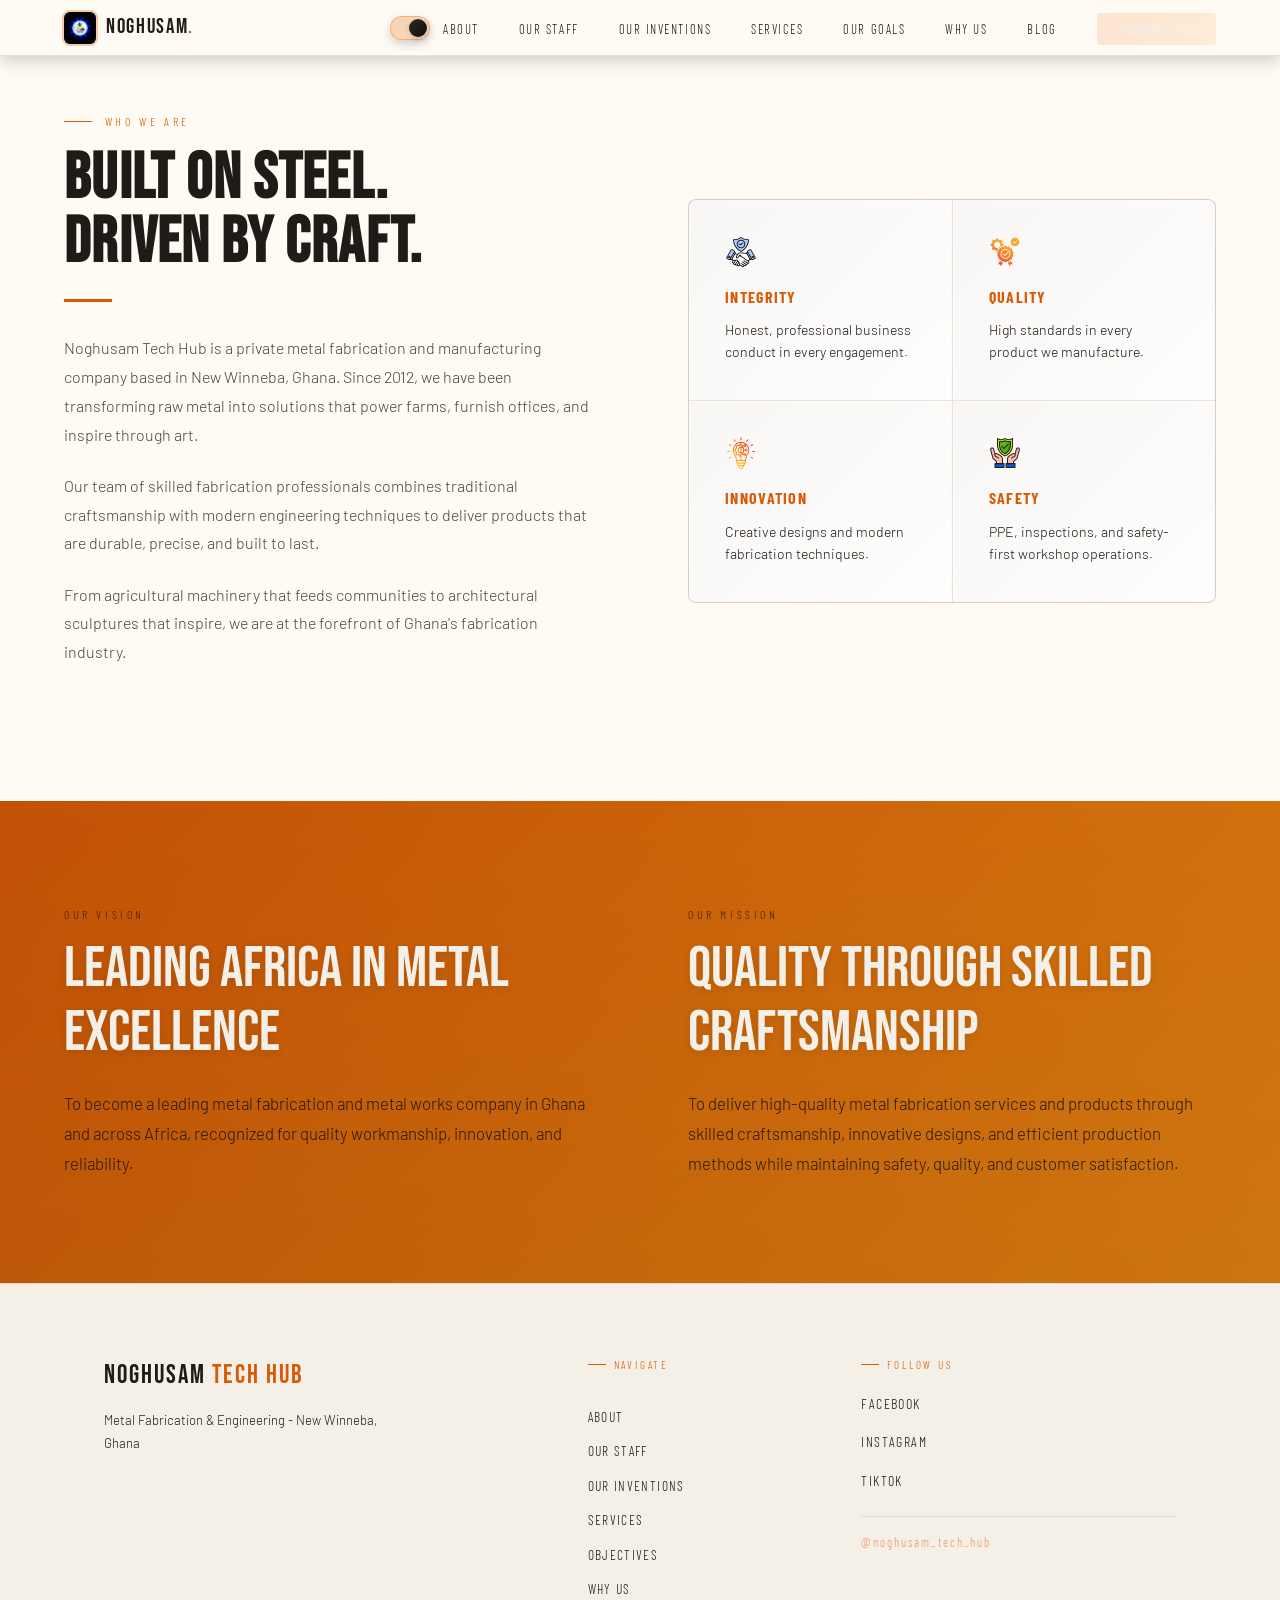
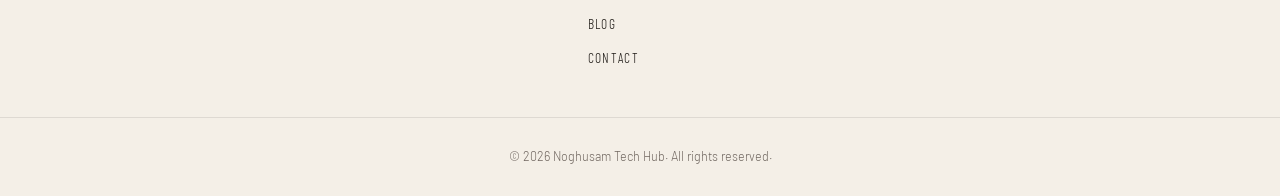
==== about.html @ 75f82e4f "Convert site to multi-page tabs and improve form validation UX" ====
<!DOCTYPE html>
<html lang="en">
<head>
  <meta charset="UTF-8" />
  <meta name="viewport" content="width=device-width, initial-scale=1.0"/>
  <title>About | Noghusam Tech Hub</title>
  <link rel="preconnect" href="https://fonts.googleapis.com">
  <link href="https://fonts.googleapis.com/css2?family=Bebas+Neue&family=Barlow:wght@300;400;500;600&family=Barlow+Condensed:wght@600;700&display=swap" rel="stylesheet">
  <link rel="stylesheet" href="style.css">
</head>
<body>
<nav>
  <a href="index.html" class="nav-logo">
    <img src="images/logo.jpeg" alt="Noghusam Logo">
    Noghusam<span>.</span>
  </a>
  <button class="theme-toggle" id="themeToggle" type="button" aria-label="Toggle theme" aria-pressed="false">
    <span class="theme-toggle-track" aria-hidden="true">
      <span class="theme-toggle-icon theme-toggle-icon-moon">☾</span>
      <span class="theme-toggle-icon theme-toggle-icon-sun">☀</span>
      <span class="theme-toggle-thumb"></span>
    </span>
    <span class="sr-only theme-toggle-state">Dark mode</span>
  </button>
  <button class="hamburger" onclick="toggleMenu()">☰</button>
  <ul class="nav-links" id="navMenu">
    <li><a href="about.html">About</a></li>
    <li><a href="staff.html">Our Staff</a></li>
    <li><a href="inventions.html">Our Inventions</a></li>
    <li><a href="services.html">Services</a></li>
    <li><a href="goals.html">Our Goals</a></li>
    <li><a href="why-us.html">Why Us</a></li>
    <li><a href="blog.html">Blog</a></li>
    <li><a href="contact.html" class="nav-cta">Contact Us</a></li>
  </ul>
</nav>

<section id="about">
  <div class="about-grid">
    <div class="about-text reveal">
      <div class="section-tag">Who We Are</div>
      <h2 class="section-title">Built on Steel.<br>Driven by Craft.</h2>
      <div class="divider"></div>
      <p>Noghusam Tech Hub is a private metal fabrication and manufacturing company based in New Winneba, Ghana. Since 2012, we have been transforming raw metal into solutions that power farms, furnish offices, and inspire through art.</p>
      <p>Our team of skilled fabrication professionals combines traditional craftsmanship with modern engineering techniques to deliver products that are durable, precise, and built to last.</p>
      <p>From agricultural machinery that feeds communities to architectural sculptures that inspire, we are at the forefront of Ghana's fabrication industry.</p>
    </div>
    <div class="values-grid reveal">
      <div class="value-card"><div class="value-icon"><img src="images/integrity.png" alt="Integrity icon"></div><div class="value-title">Integrity</div><div class="value-desc">Honest, professional business conduct in every engagement.</div></div>
      <div class="value-card"><div class="value-icon"><img src="images/quality.png" alt="Quality icon"></div><div class="value-title">Quality</div><div class="value-desc">High standards in every product we manufacture.</div></div>
      <div class="value-card"><div class="value-icon"><img src="images/innovation.png" alt="Innovation icon"></div><div class="value-title">Innovation</div><div class="value-desc">Creative designs and modern fabrication techniques.</div></div>
      <div class="value-card"><div class="value-icon"><img src="images/safety.webp" alt="Safety icon"></div><div class="value-title">Safety</div><div class="value-desc">PPE, inspections, and safety-first workshop operations.</div></div>
    </div>
  </div>
</section>

<section id="vision">
  <h2 class="sr-only">Vision and Mission</h2>
  <div class="vision-grid">
    <div class="reveal">
      <div class="vm-label">Our Vision</div>
      <div class="vm-title">Leading Africa in Metal Excellence</div>
      <p class="vm-text">To become a leading metal fabrication and metal works company in Ghana and across Africa, recognized for quality workmanship, innovation, and reliability.</p>
    </div>
    <div class="reveal">
      <div class="vm-label">Our Mission</div>
      <div class="vm-title">Quality Through Skilled Craftsmanship</div>
      <p class="vm-text">To deliver high-quality metal fabrication services and products through skilled craftsmanship, innovative designs, and efficient production methods while maintaining safety, quality, and customer satisfaction.</p>
    </div>
  </div>
</section>

<footer>
  <div class="footer-top">
    <div class="footer-brand">
      <div class="footer-logo">Noghusam<span> Tech Hub</span></div>
      <div class="footer-tagline">Metal Fabrication &amp; Engineering - New Winneba, Ghana</div>
    </div>
    <div class="footer-nav">
      <div class="footer-nav-col">
        <div class="footer-nav-label">Navigate</div>
        <a href="about.html">About</a>
        <a href="staff.html">Our Staff</a>
        <a href="inventions.html">Our Inventions</a>
        <a href="services.html">Services</a>
        <a href="goals.html">Objectives</a>
        <a href="why-us.html">Why Us</a>
        <a href="blog.html">Blog</a>
        <a href="contact.html">Contact</a>
      </div>
    </div>
    <div class="footer-social-block">
      <div class="footer-nav-label">Follow Us</div>
      <div class="footer-social-links">
        <a href="https://www.facebook.com/cwmcl" target="_blank" rel="noopener" class="social-link">Facebook</a>
        <a href="https://instagram.com/noghusam_tech_hub" target="_blank" rel="noopener" class="social-link">Instagram</a>
        <a href="https://tiktok.com/@noghusam_tech_hub" target="_blank" rel="noopener" class="social-link">TikTok</a>
      </div>
      <div class="footer-handle">@noghusam_tech_hub</div>
    </div>
  </div>
  <div class="footer-bottom">
    <div class="footer-copy">© 2026 Noghusam Tech Hub. All rights reserved.</div>
  </div>
</footer>

<script src="script.js"></script>
</body>
</html>
---- style.css ----
/* Center copyright/footer */
.footer-copy {
  text-align: center;
  width: 100%;
  margin: 0 auto;
}
#hero .hero-text-bg {
  background: rgba(10,10,10,0.60);
  border-radius: 18px;
  padding: 2.5rem 2.5rem 2.5rem 2.5rem;
  max-width: 600px;
  margin-bottom: 2rem;
  margin-top: 2rem;
  box-shadow: 0 8px 32px rgba(0,0,0,0.25);
}

.hero-bg::after {
  content: '';
  position: absolute;
  inset: 0;
  background: #000;
  opacity: 0.45;
  pointer-events: none;
  z-index: 1;
}
.hero-bg {
  z-index: 0;
}
#hero .hero-text-bg, #hero .hero-label, #hero .hero-title, #hero .hero-sub, #hero .hero-actions {
  position: relative;
  z-index: 2;
}
:root {
  --black: #0a0a0a;
  --dark: #111111;
  --steel: #1c1c1c;
  --orange: #e85d04;
  --orange-dim: #c44f02;
  --amber: #f48c06;
  --white: #f0ede8;
  --gray: #888;
  --light-gray: #ccc;
  --border: rgba(255,255,255,0.07);
  --shadow-sm: 0 2px 8px rgba(0,0,0,0.3);
  --shadow-md: 0 8px 24px rgba(0,0,0,0.4);
  --shadow-lg: 0 16px 40px rgba(0,0,0,0.5);
  --shadow-orange: 0 8px 24px rgba(232,93,4,0.15);
}

body[data-theme="light"] {
  --black: #f4efe7;
  --dark: #fffaf4;
  --steel: #eee5db;
  --orange: #d85a06;
  --orange-dim: #b84a03;
  --amber: #f08a12;
  --white: #1f1b17;
  --gray: #6f665f;
  --light-gray: #4c433c;
  --border: rgba(31,27,23,0.1);
  --shadow-sm: 0 2px 8px rgba(31,27,23,0.08);
  --shadow-md: 0 8px 24px rgba(31,27,23,0.12);
  --shadow-lg: 0 16px 40px rgba(31,27,23,0.14);
  --shadow-orange: 0 8px 24px rgba(216,90,6,0.14);
}

*, *::before, *::after { box-sizing: border-box; margin: 0; padding: 0; }
html { scroll-behavior: smooth; }
body {
  background: var(--black);
  color: var(--white);
  font-family: 'Barlow', sans-serif;
  font-weight: 300;
  line-height: 1.6;
  overflow-x: hidden;
  -webkit-font-smoothing: antialiased;
  -moz-osx-font-smoothing: grayscale;
  background: var(--black);
}

/* ── NAV ── */
nav {
  position: fixed; top: 0; left: 0; right: 0; z-index: 100;
  display: flex; align-items: center; justify-content: space-between;
  padding: 0 4rem; height: 56px;
  background: rgba(10,6,2,0.92);
  -webkit-backdrop-filter: blur(16px);
  backdrop-filter: blur(16px);
  border-bottom: 1px solid var(--border);
  box-shadow: 0 4px 16px rgba(0,0,0,0.2);
}
.nav-logo img {
  height: 32px;
  vertical-align: middle;
  margin-right: 8px;
}
.theme-toggle {
  margin-left: auto;
  margin-right: 0.8rem;
  background: transparent;
  color: var(--white);
  border: 0;
  border-radius: 999px;
  padding: 0;
  cursor: pointer;
  transition: all 0.25s ease;
  display: inline-flex;
  align-items: center;
  justify-content: center;
  width: 40px;
  height: 24px;
}
.theme-toggle:hover {
  transform: translateY(-1px);
}
.theme-toggle:focus-visible {
  outline: 2px solid var(--orange);
  outline-offset: 3px;
}
.theme-toggle-track {
  position: relative;
  width: 40px;
  height: 24px;
  border-radius: 999px;
  background: linear-gradient(135deg, rgba(232,93,4,0.28), rgba(244,140,6,0.22));
  border: 1px solid rgba(232,93,4,0.35);
  box-shadow: inset 0 1px 2px rgba(255,255,255,0.18), 0 4px 10px rgba(0,0,0,0.18);
  transition: all 0.25s ease;
}
.theme-toggle-icon {
  position: absolute;
  top: 50%;
  transform: translateY(-50%);
  font-size: 0.62rem;
  line-height: 1;
  color: rgba(255,255,255,0.72);
  text-shadow: 0 1px 2px rgba(0,0,0,0.35);
  transition: color 0.25s ease, opacity 0.25s ease, transform 0.25s ease;
  pointer-events: none;
}
.theme-toggle-icon-moon { left: 5px; }
.theme-toggle-icon-sun { right: 4px; }
.theme-toggle-thumb {
  position: absolute;
  top: 2px;
  left: 2px;
  width: 18px;
  height: 18px;
  border-radius: 50%;
  background: linear-gradient(135deg, #fff8ee, #f1e6d8);
  box-shadow: 0 2px 6px rgba(0,0,0,0.22);
  transition: transform 0.25s ease, background 0.25s ease;
}
.theme-toggle[aria-pressed="true"] .theme-toggle-track {
  background: linear-gradient(135deg, rgba(31,27,23,0.18), rgba(31,27,23,0.08));
  border-color: rgba(31,27,23,0.18);
}
.theme-toggle[aria-pressed="false"] .theme-toggle-icon-moon,
.theme-toggle[aria-pressed="true"] .theme-toggle-icon-sun {
  color: rgba(255,255,255,0.95);
  transform: translateY(-50%) scale(1.08);
}
.theme-toggle[aria-pressed="false"] .theme-toggle-icon-sun,
.theme-toggle[aria-pressed="true"] .theme-toggle-icon-moon {
  opacity: 0.38;
}
.theme-toggle[aria-pressed="true"] .theme-toggle-thumb {
  transform: translateX(16px);
  background: linear-gradient(135deg, #2d2721, #110f0d);
}
.nav-logo {
  font-family: 'Bebas Neue', sans-serif;
  font-size: 1.3rem;
  letter-spacing: 0.08em;
  color: var(--white);
  text-decoration: none;
  line-height: 1;
  display: flex;
  align-items: center;
  transition: opacity 0.3s ease;
}
.nav-logo:hover { opacity: 0.8; }

.nav-logo img {
  height: 32px;
  width: 32px;
  object-fit: contain;
  margin-right: 10px;
  display: inline-block;
  vertical-align: middle;
  border-radius: 6px;
  background: rgba(232,93,4,0.1);
  box-shadow: 0 0 0 2px rgba(232,93,4,0.3);
  transition: all 0.3s ease;
}
.nav-logo:hover img { box-shadow: 0 0 0 2px rgba(232,93,4,0.6), 0 4px 12px rgba(232,93,4,0.2); }
.nav-logo span { color: var(--orange); }
.hamburger {
  display: none; background: none; border: none;
  color: var(--orange); font-size: 1.8rem; cursor: pointer;
  padding: 0.4rem 0.6rem; line-height: 1; transition: color 0.2s;
}
.hamburger:hover { color: var(--amber); }
.nav-links { display: flex; gap: 2.5rem; list-style: none; align-items: center; }
.nav-links a {
  font-family: 'Barlow Condensed', sans-serif;
  font-size: 0.8rem; letter-spacing: 0.12em; text-transform: uppercase;
  color: var(--gray); text-decoration: none; transition: color 0.3s ease;
  position: relative;
}
.nav-links a::after {
  content: '';
  position: absolute;
  bottom: -4px;
  left: 0;
  width: 0;
  height: 1px;
  background: var(--orange);
  transition: width 0.3s ease;
}
.nav-links a:hover::after { width: 100%; }
.nav-links a:hover { color: var(--orange); }
.nav-cta {
  background: linear-gradient(135deg, var(--orange), var(--amber)); 
  color: var(--black) !important;
  padding: 0.5rem 1.5rem !important; 
  font-weight: 600 !important;
  border-radius: 4px;
  transition: all 0.3s ease !important;
  box-shadow: var(--shadow-orange);
}
.nav-cta:hover { 
  transform: translateY(-2px);
  box-shadow: 0 12px 28px rgba(232,93,4,0.25) !important;
}

/* ── HERO ── */
#hero {
  min-height: 100vh;
  display: flex;
  flex-direction: column;
  justify-content: flex-end;
  padding: 0 4rem 6rem;
  position: relative;
  overflow: hidden;
}
.hero-bg {
  position: absolute;
  inset: 0;
  background: url('images/landing_page.jpg') center center/cover no-repeat;
  background-color: #0f0f0f;
}
.hero-grid-lines {
  position: absolute;
  inset: 0;
  background-image: linear-gradient(rgba(255,255,255,0.03) 1px, transparent 1px), linear-gradient(90deg, rgba(255,255,255,0.03) 1px, transparent 1px);
  background-size: 80px 80px;
  pointer-events: none;
  z-index: 4;
}
.sparks { position: absolute; inset: 0; pointer-events: none; }
.spark {
  position: absolute; width: 3px; height: 3px; border-radius: 50%;
  background: var(--orange); opacity: 0;
  animation: sparkFloat var(--dur, 4s) var(--delay, 0s) infinite ease-in-out;
}
@keyframes sparkFloat {
  0%   { opacity: 0; transform: translateY(0) scale(1); }
  20%  { opacity: 1; }
  80%  { opacity: 0.6; }
  100% { opacity: 0; transform: translateY(-120px) scale(0); }
}
.hero-label {
  font-family: 'Barlow Condensed', sans-serif; font-size: 0.8rem;
  letter-spacing: 0.3em; text-transform: uppercase; color: var(--orange);
  margin-bottom: 1.2rem; position: relative; display: flex; align-items: center; gap: 1rem;
}
.hero-label::before { content: ''; display: block; width: 40px; height: 1px; background: var(--orange); }
.hero-title {
  font-family: 'Bebas Neue', sans-serif;
  font-size: clamp(4rem, 9vw, 9rem);
  line-height: 0.92;
  letter-spacing: 0.02em;
  position: relative;
}
.hero-title em { font-style: normal; color: var(--orange); display: block; }
.hero-sub {
  margin-top: 2rem;
  max-width: 520px;
  color: var(--light-gray);
  font-size: 1rem;
  line-height: 1.7;
  position: relative;
}
.hero-actions { margin-top: 3rem; display: flex; gap: 1.2rem; align-items: center; position: relative; }
.btn-primary {
  background: linear-gradient(135deg, var(--orange), var(--amber)); 
  color: var(--black);
  font-family: 'Barlow Condensed', sans-serif; font-size: 0.9rem; font-weight: 700;
  letter-spacing: 0.15em; text-transform: uppercase; padding: 1rem 2.8rem;
  text-decoration: none; display: inline-block;
  transition: all 0.3s ease;
  border: none;
  border-radius: 4px;
  box-shadow: var(--shadow-orange);
  position: relative;
  overflow: hidden;
}
.btn-primary::before {
  content: '';
  position: absolute;
  inset: 0;
  background: rgba(255,255,255,0.1);
  opacity: 0;
  transition: opacity 0.3s ease;
}
.btn-primary:hover { 
  transform: translateY(-3px);
  box-shadow: 0 14px 32px rgba(232,93,4,0.3);
}
.btn-ghost {
  border: 1.5px solid var(--orange); 
  color: var(--white);
  font-family: 'Barlow Condensed', sans-serif; font-size: 0.9rem; font-weight: 600;
  letter-spacing: 0.15em; text-transform: uppercase; padding: 0.95rem 2.4rem;
  text-decoration: none; display: inline-block;
  transition: all 0.3s ease;
  border-radius: 4px;
  background: transparent;
  position: relative;
}
.btn-ghost::before {
  content: '';
  position: absolute;
  inset: 0;
  background: var(--orange);
  z-index: -1;
  opacity: 0;
  transition: opacity 0.3s ease;
}
.btn-ghost:hover { 
  color: var(--black);
  opacity: 1;
}
.btn-ghost:hover::before {
  opacity: 1;
}
.hero-carousel {
  position: absolute;
  inset: 0;
  background: #0f0f0f;
  overflow: hidden;
  z-index: 1;
}
.hero-carousel::after {
  content: '';
  position: absolute;
  inset: 0;
  background: linear-gradient(180deg, rgba(0,0,0,0.2), rgba(0,0,0,0.65));
  z-index: 3;
  pointer-events: none;
}
.carousel-track {
  position: absolute;
  inset: 0;
  z-index: 1;
}
.carousel-slide {
  position: absolute;
  top: 50%;
  left: 50%;
  width: auto;
  height: auto;
  max-width: 90%;
  max-height: 82%;
  transform: translate(-50%, -50%);
  object-fit: contain;
  opacity: 0;
  transition: opacity 0.6s ease;
  display: block;
  z-index: 2;
}
.carousel-slide.is-active {
  opacity: 1;
  z-index: 2;
}
.carousel-slide:not(img[src$=".jpg"]):not(img[src$=".png"]) {
  background: linear-gradient(135deg, #1a1a1a, #222);
  object-fit: cover;
}
.carousel-btn {
  position: absolute;
  top: 50%;
  transform: translateY(-50%);
  width: 42px;
  height: 42px;
  border: 1px solid rgba(255,255,255,0.25);
  border-radius: 50%;
  background: rgba(0,0,0,0.55);
  color: var(--white);
  font-size: 1.2rem;
  cursor: pointer;
  z-index: 20;
  transition: all 0.2s ease;
  display: grid;
  place-items: center;
}
.carousel-btn:hover {
  border-color: var(--orange);
  color: var(--orange);
  background: rgba(0,0,0,0.6);
}
.carousel-btn.prev { left: 1rem; }
.carousel-btn.next { right: 1rem; }
.carousel-dots {
  position: absolute;
  bottom: 1.5rem;
  left: 50%;
  transform: translateX(-50%);
  display: flex;
  gap: 0.5rem;
  z-index: 20;
}
.carousel-dot {
  width: 10px;
  height: 10px;
  border-radius: 50%;
  border: 1px solid rgba(255,255,255,0.5);
  background: transparent;
  cursor: pointer;
  transition: all 0.2s ease;
}
.carousel-dot.active {
  width: 24px;
  border-radius: 8px;
  background: var(--orange);
  border-color: var(--orange);
}

.carousel-swipe-hint {
  position: absolute;
  bottom: 3.5rem;
  left: 50%;
  transform: translateX(-50%);
  font-family: 'Barlow Condensed', sans-serif;
  font-size: 0.7rem;
  letter-spacing: 0.2em;
  text-transform: uppercase;
  color: rgba(255,255,255,0.4);
  z-index: 20;
  pointer-events: none;
  animation: fadeHint 3s ease 2s forwards;
}

@keyframes fadeHint {
  0%   { opacity: 1; }
  100% { opacity: 0; }
}

#hero .hero-text-bg,
#hero .hero-label,
#hero .hero-title,
#hero .hero-sub,
#hero .hero-actions,
.hero-stats {
  position: relative;
  z-index: 10;
}

#hero .hero-text-bg {
  background: rgba(10,10,10,0.65);
  border-radius: 18px;
  padding: 2.5rem;
  max-width: 600px;
  margin-bottom: 2rem;
  margin-top: 2rem;
  box-shadow: 0 8px 32px rgba(0,0,0,0.25);
}

.hero-stats {
  display: flex; gap: 4rem; margin-top: 5rem;
  padding-top: 2.5rem; border-top: 1px solid var(--border); position: relative;
}
.stat-num { font-family: 'Bebas Neue', sans-serif; font-size: 2.8rem; color: var(--orange); line-height: 1; }
.stat-label { font-family: 'Barlow Condensed', sans-serif; font-size: 0.75rem; letter-spacing: 0.12em; text-transform: uppercase; color: var(--gray); margin-top: 0.3rem; }

/* ── SECTIONS COMMON ── */
section { padding: 7rem 4rem; }
.section-tag {
  font-family: 'Barlow Condensed', sans-serif; font-size: 0.75rem;
  letter-spacing: 0.3em; text-transform: uppercase; color: var(--orange);
  margin-bottom: 1rem; display: flex; align-items: center; gap: 0.8rem;
}
.section-tag::before { content: ''; width: 28px; height: 1px; background: var(--orange); }
.section-title { font-family: 'Bebas Neue', sans-serif; font-size: clamp(2.5rem, 5vw, 4.5rem); line-height: 1; letter-spacing: 0.02em; margin-bottom: 1.5rem; }
.divider { width: 48px; height: 3px; background: var(--orange); margin-bottom: 2rem; }

/* ── ABOUT ── */
#about { background: var(--dark); }
.about-grid { display: grid; grid-template-columns: 1fr 1fr; gap: 6rem; align-items: center; max-width: 1200px; margin: 0 auto; }
.about-text p { color: var(--light-gray); margin-bottom: 1.4rem; font-size: 1rem; line-height: 1.8; }
.values-grid { display: grid; grid-template-columns: 1fr 1fr; gap: 1px; background: var(--border); border: 1px solid var(--border); border-radius: 8px; overflow: hidden; }
.value-card { 
  background: linear-gradient(135deg, rgba(232,93,4,0.02), rgba(232,93,4,0));
  padding: 2.2rem;
  transition: all 0.4s ease;
  border: 1px solid transparent;
}
.value-card:hover { 
  background: linear-gradient(135deg, rgba(232,93,4,0.08), rgba(232,93,4,0.02));
  border-color: var(--orange);
  transform: translateY(-4px);
}
.value-icon { font-size: 2rem; margin-bottom: 1rem; }
.value-icon img {
  width: 2rem;
  height: 2rem;
  object-fit: contain;
  display: block;
}
.value-title { 
  font-family: 'Barlow Condensed', sans-serif; 
  font-size: 1rem; 
  font-weight: 700; 
  letter-spacing: 0.08em; 
  text-transform: uppercase; 
  color: var(--orange); 
  margin-bottom: 0.6rem;
}
.value-desc { font-size: 0.88rem; color: var(--gray); line-height: 1.6; }

/* ── STAFF ── */
#staff { background: var(--black); }
.staff-wrap { max-width: 1200px; margin: 0 auto; }
.staff-intro { color: var(--gray); font-size: 1rem; margin-bottom: 3.5rem; max-width: 500px; }
.staff-grid { display: grid; grid-template-columns: repeat(5, 1fr); gap: 1.8rem; }
.staff-card { 
  background: var(--dark); 
  border: 1px solid var(--border); 
  overflow: hidden; 
  transition: all 0.4s cubic-bezier(0.23, 1, 0.320, 1);
  border-radius: 8px;
  box-shadow: var(--shadow-sm);
}
.staff-card:hover { 
  border-color: var(--orange);
  transform: translateY(-8px);
  box-shadow: 0 16px 40px rgba(232,93,4,0.2), var(--shadow-md);
}
.staff-photo-wrap { width: 100%; aspect-ratio: 1/1; overflow: hidden; background: var(--steel); position: relative; }
.staff-photo { 
  width: 100%; 
  height: 100%; 
  object-fit: cover; 
  display: block; 
  transition: transform 0.5s cubic-bezier(0.23, 1, 0.320, 1);
}
.staff-card:hover .staff-photo { transform: scale(1.08); }
.staff-photo-placeholder { 
  width: 100%; 
  height: 100%; 
  display: flex; 
  flex-direction: column; 
  align-items: center; 
  justify-content: center; 
  gap: 0.5rem; 
  background: linear-gradient(135deg, #1a1a1a, #222);
  border-bottom: 1px solid var(--border);
}
.staff-avatar-icon { font-size: 3rem; opacity: 0.4; }
.staff-photo-hint { 
  font-family: 'Barlow Condensed', sans-serif; 
  font-size: 0.7rem; 
  letter-spacing: 0.15em; 
  text-transform: uppercase; 
  color: var(--gray); 
  opacity: 0.6;
}
.staff-info { 
  padding: 1.4rem 1.2rem; 
  border-top: 2px solid transparent; 
  transition: all 0.3s ease;
}
.staff-card:hover .staff-info { 
  border-top-color: var(--orange);
  background: rgba(232,93,4,0.05);
}
.staff-name { 
  font-family: 'Barlow Condensed', sans-serif; 
  font-size: 1rem; 
  font-weight: 700; 
  letter-spacing: 0.05em; 
  text-transform: uppercase; 
  color: var(--white); 
  margin-bottom: 0.3rem;
}
.staff-role { 
  font-size: 0.8rem; 
  color: var(--orange); 
  font-family: 'Barlow Condensed', sans-serif; 
  letter-spacing: 0.08em;
}

/* ── INVENTIONS ── */
#inventions { background: var(--dark); }
.inv-wrap { max-width: 1200px; margin: 0 auto; }
.inv-header { margin-bottom: 3rem; }

/* Featured block */
.inv-featured {
  background: linear-gradient(135deg, var(--steel), #1a1a1a);
  border: 1px solid var(--border);
  border-left: 4px solid var(--orange);
  padding: 3.2rem;
  margin-bottom: 5rem;
  position: relative;
  overflow: hidden;
  border-radius: 8px;
  box-shadow: var(--shadow-md);
  transition: all 0.4s ease;
}
.inv-featured:hover {
  border-left-color: var(--amber);
  box-shadow: 0 12px 40px rgba(232,93,4,0.15), var(--shadow-lg);
}
.inv-featured::before {
  content: 'NCPBM';
  position: absolute; right: -1rem; top: -1rem;
  font-family: 'Bebas Neue', sans-serif; font-size: 8rem;
  color: rgba(232,93,4,0.06); line-height: 1; pointer-events: none; -webkit-user-select: none; user-select: none;
}
.inv-badge {
  display: inline-block;
  background: linear-gradient(135deg, var(--orange), var(--amber)); 
  color: var(--black);
  font-family: 'Barlow Condensed', sans-serif; 
  font-size: 0.7rem;
  font-weight: 700; 
  letter-spacing: 0.2em; 
  text-transform: uppercase;
  padding: 0.4rem 1rem; 
  margin-bottom: 1.5rem;
  border-radius: 4px;
  box-shadow: var(--shadow-orange);
}
.inv-name {
  font-family: 'Bebas Neue', sans-serif;
  font-size: clamp(2.2rem, 4vw, 3.8rem); 
  line-height: 1;
  letter-spacing: 0.02em; 
  margin-bottom: 1rem;
}
.inv-name em { font-style: normal; color: var(--orange); }
.inv-tagline {
  font-family: 'Barlow Condensed', sans-serif; 
  font-size: 1rem;
  letter-spacing: 0.1em; 
  color: var(--gray); 
  margin-bottom: 2rem;
  text-transform: uppercase;
}
.inv-desc p { 
  color: var(--light-gray); 
  font-size: 0.95rem; 
  margin-bottom: 1.2rem; 
  max-width: 760px; 
  line-height: 1.8;
}

.inv-highlights {
  display: grid; 
  grid-template-columns: repeat(4,1fr); 
  gap: 1.8rem; 
  margin-top: 2.5rem;
  padding-top: 2rem; 
  border-top: 1px solid var(--border);
}
.inv-highlight { display: flex; gap: 0.9rem; align-items: flex-start; }
.inv-highlight-icon { 
  font-size: 1.8rem; 
  flex-shrink: 0; 
  margin-top: 0.1rem;
  transition: transform 0.3s ease;
}
.inv-highlight:hover .inv-highlight-icon { transform: scale(1.15); }
.inv-highlight-title { 
  font-family: 'Barlow Condensed', sans-serif; 
  font-size: 0.9rem; 
  font-weight: 700; 
  text-transform: uppercase; 
  letter-spacing: 0.08em; 
  color: var(--white); 
  margin-bottom: 0.3rem;
}
.inv-highlight-desc { font-size: 0.8rem; color: var(--gray); line-height: 1.6; }

/* Gallery header */
.inv-gallery-header { margin-bottom: 2.5rem; }
.inv-gallery-title { font-family: 'Bebas Neue', sans-serif; font-size: 2.2rem; letter-spacing: 0.04em; margin-bottom: 0.7rem; }
.inv-gallery-sub { color: var(--gray); font-size: 0.95rem; max-width: 580px; }

/* Gallery grid */
.inv-gallery {
  display: grid;
  grid-template-columns: repeat(3, 1fr);
  gap: 1.8rem;
  margin-bottom: 4rem;
}
.inv-img-card {
  background: var(--black);
  border: 1px solid var(--border);
  overflow: hidden;
  transition: all 0.4s cubic-bezier(0.23, 1, 0.320, 1);
  border-radius: 8px;
  box-shadow: var(--shadow-sm);
}
.inv-img-card:hover { 
  border-color: var(--orange); 
  transform: translateY(-6px);
  box-shadow: 0 12px 32px rgba(232,93,4,0.15), var(--shadow-md);
}
.inv-img-wrap { width: 100%; aspect-ratio: 4/3; overflow: hidden; background: var(--steel); }
.inv-img {
  width: 100%; 
  height: 100%; 
  object-fit: cover; 
  display: block;
  transition: transform 0.5s cubic-bezier(0.23, 1, 0.320, 1);
}
.inv-img-card:hover .inv-img { transform: scale(1.1); }
.inv-img-placeholder {
  width: 100%; 
  height: 100%;
  display: flex; 
  flex-direction: column; 
  align-items: center; 
  justify-content: center; 
  gap: 0.6rem;
  background: linear-gradient(135deg, #141414, #1e1e1e);
}
.inv-img-icon { font-size: 2.5rem; opacity: 0.3; }
.inv-img-hint { 
  font-family: 'Barlow Condensed', sans-serif; 
  font-size: 0.7rem; 
  letter-spacing: 0.15em; 
  text-transform: uppercase; 
  color: var(--gray); 
  opacity: 0.5;
}
.inv-img-info {
  padding: 1.2rem 1.2rem;
  display: flex; 
  justify-content: space-between; 
  align-items: center;
  border-top: 1px solid var(--border);
  transition: background 0.3s ease;
}
.inv-img-card:hover .inv-img-info { background: rgba(232,93,4,0.05); }
.inv-img-label { 
  font-family: 'Bebas Neue', sans-serif; 
  font-size: 1.3rem; 
  color: var(--orange); 
  letter-spacing: 0.06em;
}
.inv-img-caption { 
  font-family: 'Barlow Condensed', sans-serif; 
  font-size: 0.78rem; 
  letter-spacing: 0.1em; 
  text-transform: uppercase; 
  color: var(--gray);
}

/* Invention CTA */
.inv-cta {
  background: var(--black);
  border: 1px solid var(--border);
  padding: 2.5rem 3rem;
  display: flex; align-items: center; justify-content: space-between; gap: 2rem;
  flex-wrap: wrap;
}
.inv-cta p { font-size: 1.1rem; color: var(--light-gray); }

/* ── SERVICES ── */
#services { background: var(--black); }
.services-intro { max-width: 1200px; margin: 0 auto 4rem; display: flex; justify-content: space-between; align-items: flex-end; gap: 2rem; }
.services-intro p { max-width: 460px; color: var(--gray); }
.services-grid { max-width: 1200px; margin: 0 auto; display: grid; grid-template-columns: repeat(2, 1fr); gap: 1px; background: var(--border); border: 1px solid var(--border); }
.service-card { 
  background: var(--dark); 
  padding: 3rem 2.5rem; 
  position: relative; 
  overflow: hidden; 
  transition: all 0.4s ease;
  cursor: default;
}
.service-card::before { 
  content: ''; 
  position: absolute; 
  left: 0; top: 0; bottom: 0; 
  width: 3px; 
  background: linear-gradient(180deg, var(--orange), var(--amber));
  transform: scaleY(0); 
  transform-origin: bottom; 
  transition: transform 0.4s cubic-bezier(0.23, 1, 0.320, 1);
}
.service-card::after {
  content: '';
  position: absolute;
  inset: 0;
  background: linear-gradient(135deg, rgba(232,93,4,0.05), rgba(232,93,4,0));
  opacity: 0;
  transition: opacity 0.4s ease;
  pointer-events: none;
}
.service-card:hover { 
  background: linear-gradient(135deg, var(--steel), #1a1a1a);
  box-shadow: var(--shadow-md);
}
.service-card:hover::before { transform: scaleY(1); }
.service-card:hover::after { opacity: 1; }
.service-num { 
  font-family: 'Bebas Neue', sans-serif; 
  font-size: 4rem; 
  color: rgba(232,93,4,0.12); 
  position: absolute; 
  top: 1rem; right: 1.5rem; 
  line-height: 1; 
  transition: all 0.4s ease;
}
.service-card:hover .service-num { color: rgba(232,93,4,0.25); transform: scale(1.1); }
.service-icon { font-size: 2.2rem; margin-bottom: 1.2rem; transition: transform 0.3s ease; }
.service-card:hover .service-icon { transform: scale(1.15); }
.service-title { 
  font-family: 'Bebas Neue', sans-serif; 
  font-size: 1.8rem; 
  letter-spacing: 0.04em; 
  margin-bottom: 1rem; 
  color: var(--white);
  transition: color 0.3s ease;
}
.service-card:hover .service-title { color: var(--orange); }
.service-list { list-style: none; }
.service-list li { 
  font-size: 0.88rem; 
  color: var(--gray); 
  padding: 0.4rem 0; 
  border-bottom: 1px solid var(--border); 
  display: flex; 
  gap: 0.6rem; 
  align-items: flex-start;
  transition: all 0.2s ease;
}
.service-list li:hover { padding-left: 0.4rem; }
.service-list li::before { 
  content: '→'; 
  color: var(--orange); 
  flex-shrink: 0; 
  font-size: 0.8rem; 
  margin-top: 0.05rem;
}

/* ── VISION/MISSION ── */
#vision { 
  background: linear-gradient(135deg, var(--orange) 0%, var(--amber) 100%); 
  padding: 6.5rem 4rem;
  position: relative;
  overflow: hidden;
}
#vision::before {
  content: '';
  position: absolute;
  inset: 0;
  background: linear-gradient(180deg, rgba(0,0,0,0.1), rgba(0,0,0,0.15));
  pointer-events: none;
}
.vision-grid { 
  max-width: 1200px; 
  margin: 0 auto; 
  display: grid; 
  grid-template-columns: 1fr 1fr; 
  gap: 6rem;
  position: relative;
  z-index: 1;
}
.vm-label { 
  font-family: 'Barlow Condensed', sans-serif; 
  font-size: 0.75rem; 
  letter-spacing: 0.3em; 
  text-transform: uppercase; 
  color: rgba(10,10,10,0.7); 
  margin-bottom: 0.8rem;
}
.vm-title { 
  font-family: 'Bebas Neue', sans-serif; 
  font-size: 3.6rem; 
  color: var(--black); 
  line-height: 1.1; 
  margin-bottom: 1.5rem;
  text-shadow: 0 2px 8px rgba(0,0,0,0.1);
}
.vm-text { 
  font-size: 1.05rem; 
  color: rgba(10,10,10,0.85); 
  line-height: 1.8;
}

/* ── OBJECTIVES ── */
#objectives { background: var(--dark); }
.obj-wrap { max-width: 1200px; margin: 0 auto; }
.obj-header { margin-bottom: 4rem; }
.obj-grid { display: grid; grid-template-columns: repeat(3, 1fr); gap: 1px; background: var(--border); border: 1px solid var(--border); border-radius: 8px; overflow: hidden; }
.obj-item { 
  background: linear-gradient(135deg, rgba(232,93,4,0.02), rgba(232,93,4,0));
  padding: 2.5rem 2.2rem; 
  transition: all 0.4s ease;
  border: 1px solid transparent;
}
.obj-item:hover { 
  background: linear-gradient(135deg, rgba(232,93,4,0.08), rgba(232,93,4,0.02));
  border-color: var(--orange);
  transform: translateY(-4px);
}
.obj-num { 
  font-family: 'Bebas Neue', sans-serif; 
  font-size: 3.5rem; 
  color: var(--orange); 
  line-height: 1; 
  margin-bottom: 1rem;
}
.obj-text { font-size: 0.95rem; color: var(--light-gray); line-height: 1.7; }

/* ── STRENGTHS ── */
#strengths { background: var(--black); }
.str-wrap { max-width: 1200px; margin: 0 auto; }
.str-list { display: grid; grid-template-columns: repeat(3,1fr); gap: 2rem; margin-top: 3rem; }
.str-item { 
  border-left: 3px solid var(--orange); 
  padding: 1.8rem 1.8rem;
  background: linear-gradient(135deg, rgba(232,93,4,0.05), rgba(232,93,4,0));
  transition: all 0.4s ease;
  border-radius: 4px;
}
.str-item:hover { 
  background: linear-gradient(135deg, rgba(232,93,4,0.1), rgba(232,93,4,0.02));
  border-left-color: var(--amber);
  transform: translateX(4px);
  box-shadow: var(--shadow-orange);
}
.str-item p { font-size: 0.95rem; color: var(--light-gray); line-height: 1.7; }

/* ── BLOG ── */
#blog { background: var(--dark); }
.blog-wrap { max-width: 1200px; margin: 0 auto; }
.blog-intro {
  max-width: 680px;
  color: var(--gray);
  font-size: 1rem;
  line-height: 1.8;
  margin-bottom: 3rem;
}
.blog-grid {
  display: grid;
  grid-template-columns: repeat(3, 1fr);
  gap: 1.8rem;
}
.blog-card {
  background: linear-gradient(135deg, rgba(232,93,4,0.04), rgba(232,93,4,0.01));
  border: 1px solid var(--border);
  border-top: 3px solid transparent;
  border-radius: 8px;
  padding: 2rem 1.6rem;
  transition: all 0.35s ease;
}
.blog-card:hover {
  border-color: rgba(232,93,4,0.5);
  border-top-color: var(--orange);
  transform: translateY(-6px);
  box-shadow: var(--shadow-md);
}
.blog-meta {
  font-family: 'Barlow Condensed', sans-serif;
  font-size: 0.75rem;
  letter-spacing: 0.14em;
  text-transform: uppercase;
  color: var(--orange);
  margin-bottom: 0.9rem;
}
.blog-title {
  font-family: 'Bebas Neue', sans-serif;
  font-size: 1.9rem;
  letter-spacing: 0.03em;
  line-height: 1.05;
  color: var(--white);
  margin-bottom: 0.9rem;
}
.blog-excerpt {
  color: var(--light-gray);
  font-size: 0.92rem;
  line-height: 1.7;
}

/* ── CONTACT ── */
#contact { background: var(--dark); }
.contact-wrap { max-width: 1200px; margin: 0 auto; display: grid; grid-template-columns: 1fr 1fr; gap: 6rem; align-items: start; }
.contact-detail { display: flex; gap: 1.2rem; align-items: flex-start; margin-bottom: 2rem; }
.contact-icon { font-size: 1.5rem; color: var(--orange); flex-shrink: 0; margin-top: 0.1rem; }
.contact-label { font-family: 'Barlow Condensed', sans-serif; font-size: 0.75rem; letter-spacing: 0.15em; text-transform: uppercase; color: var(--gray); margin-bottom: 0.3rem; }
.contact-value { color: var(--white); font-size: 1rem; }
.contact-intro {
  color: var(--gray);
  margin-bottom: 3rem;
  max-width: 380px;
}
.contact-form { display: flex; flex-direction: column; gap: 1.2rem; }
.form-row { display: grid; grid-template-columns: 1fr 1fr; gap: 1.2rem; }
input, textarea, select {
  background: linear-gradient(135deg, var(--steel), #1a1a1a);
  border: 1.5px solid var(--border);
  color: var(--white);
  font-family: 'Barlow', sans-serif;
  font-size: 0.95rem;
  padding: 1rem 1.2rem;
  width: 100%;
  outline: none;
  transition: all 0.3s ease;
  border-radius: 4px;
}
input:focus, textarea:focus { 
  border-color: var(--orange); 
  background: var(--steel);
  box-shadow: inset 0 0 0 1px var(--orange), 0 0 16px rgba(232,93,4,0.1);
}
select:focus {
  border-color: var(--orange);
  background: var(--steel);
  box-shadow: inset 0 0 0 1px var(--orange), 0 0 16px rgba(232,93,4,0.1);
}
select option {
  color: #111;
  background: #f5f5f5;
}
select option:disabled {
  color: #666;
}
.contact-form .input-invalid {
  border-color: #ff746c !important;
  box-shadow: inset 0 0 0 1px #ff746c, 0 0 12px rgba(255,116,108,0.2);
}
input::placeholder, textarea::placeholder { color: var(--gray); opacity: 0.6; }
textarea { resize: vertical; min-height: 130px; }
.form-msg {
  color: var(--orange);
  font-size: 0.85rem;
  display: none;
}
.form-msg.success {
  color: var(--orange);
}
.form-msg.error {
  color: #ff746c;
}
.form-submit {
  background: linear-gradient(135deg, var(--orange), var(--amber)); 
  color: var(--black);
  font-family: 'Barlow Condensed', sans-serif; 
  font-size: 0.9rem; 
  font-weight: 700;
  letter-spacing: 0.15em; 
  text-transform: uppercase; 
  padding: 1rem 2.5rem;
  border: none; 
  cursor: pointer; 
  transition: all 0.3s ease;
  align-self: flex-start;
  border-radius: 4px;
  box-shadow: var(--shadow-orange);
}
.form-submit:hover { 
  transform: translateY(-2px);
  box-shadow: 0 12px 28px rgba(232,93,4,0.3);
}

/* ── FOOTER ── */
footer {
  background: var(--black);
  border-top: 1px solid var(--border);
}
.footer-top {
  max-width: 1200px; margin: 0 auto;
  display: grid; grid-template-columns: 2fr 1fr 1.5fr;
  gap: 4rem; padding: 4.5rem 4rem 3rem;
}
.footer-logo { 
  font-family: 'Bebas Neue', sans-serif; 
  font-size: 1.6rem; 
  letter-spacing: 0.08em; 
  color: var(--white); 
  margin-bottom: 0.8rem;
  transition: opacity 0.3s ease;
}
.footer-logo:hover { opacity: 0.8; }
.footer-logo span { color: var(--orange); }
.footer-tagline { 
  font-size: 0.82rem; 
  color: var(--gray); 
  line-height: 1.7; 
  max-width: 280px;
}
.footer-nav-label {
  font-family: 'Barlow Condensed', sans-serif; 
  font-size: 0.7rem;
  letter-spacing: 0.25em; 
  text-transform: uppercase; 
  color: var(--orange);
  margin-bottom: 1.2rem; 
  display: flex; 
  align-items: center; 
  gap: 0.5rem;
}
.footer-nav-label::before { 
  content: ''; 
  width: 18px; 
  height: 1px; 
  background: linear-gradient(90deg, var(--orange), transparent);
}
.footer-nav { }
.footer-nav-col { display: flex; flex-direction: column; gap: 0.8rem; }
.footer-nav-col a { 
  font-family: 'Barlow Condensed', sans-serif; 
  font-size: 0.85rem; 
  letter-spacing: 0.1em; 
  text-transform: uppercase; 
  color: var(--gray); 
  text-decoration: none; 
  transition: all 0.3s ease;
  position: relative;
}
.footer-nav-col a::after {
  content: '';
  position: absolute;
  bottom: -2px;
  left: 0;
  width: 0;
  height: 1px;
  background: var(--orange);
  transition: width 0.3s ease;
}
.footer-nav-col a:hover { color: var(--orange); }
.footer-nav-col a:hover::after { width: 100%; }

/* Social */
.footer-social-block { }
.footer-social-links { display: flex; flex-direction: column; gap: 1rem; margin-bottom: 1.5rem; }
.social-link {
  display: flex; align-items: center; gap: 0.85rem;
  color: var(--gray); text-decoration: none;
  font-family: 'Barlow Condensed', sans-serif; font-size: 0.88rem;
  letter-spacing: 0.1em; text-transform: uppercase;
  transition: all 0.3s ease;
}
.social-link:hover { color: var(--orange); }
.social-icon {
  width: 20px; height: 20px; flex-shrink: 0;
  transition: all 0.3s ease;
}
.social-link:hover .social-icon { transform: scale(1.2) rotate(5deg); }
.footer-handle {
  font-family: 'Barlow Condensed', sans-serif;
  font-size: 0.78rem; letter-spacing: 0.15em;
  color: rgba(232,93,4,0.6);
  padding-top: 1rem;
  border-top: 1px solid var(--border);
  transition: color 0.3s ease;
}

.footer-bottom {
  border-top: 1px solid var(--border);
  padding: 1.8rem 4rem;
  max-width: 100%;
}
.footer-copy { 
  font-size: 0.78rem; 
  color: var(--gray); 
  max-width: 1200px; 
  margin: 0 auto;
}

body[data-theme="light"] nav {
  background: rgba(255,250,244,0.94);
}
body[data-theme="light"] .nav-links {
  background: rgba(255,250,244,0.98);
}
body[data-theme="light"] .nav-links li {
  border-bottom-color: rgba(31,27,23,0.08);
}
body[data-theme="light"] .nav-links a {
  color: var(--black);
}
body[data-theme="light"] .nav-links a:hover {
  color: var(--orange);
}
body[data-theme="light"] .nav-links a::after {
  background: var(--orange);
}
body[data-theme="light"] .nav-cta {
  background: linear-gradient(135deg, rgba(232,93,4,0.14), rgba(244,140,6,0.12)) !important;
  color: var(--black) !important;
  box-shadow: none;
}
body[data-theme="light"] .hero-carousel {
  background: #f2ebe2;
}
body[data-theme="light"] .hero-carousel::after {
  background: linear-gradient(180deg, rgba(255,255,255,0.04), rgba(0,0,0,0.12));
}
body[data-theme="light"] .hero-bg {
  background-color: #f2ebe2;
}
body[data-theme="light"] .hero-grid-lines {
  background-image: linear-gradient(rgba(0,0,0,0.04) 1px, transparent 1px), linear-gradient(90deg, rgba(0,0,0,0.04) 1px, transparent 1px);
}
body[data-theme="light"] .inv-featured {
  background: linear-gradient(135deg, #fffdf8, #f1e8dc);
  border-color: rgba(31,27,23,0.1);
  border-left-color: var(--orange);
  box-shadow: 0 12px 30px rgba(31,27,23,0.08);
}
body[data-theme="light"] .inv-featured:hover {
  box-shadow: 0 14px 34px rgba(31,27,23,0.12);
}
body[data-theme="light"] .inv-featured::before {
  color: rgba(31,27,23,0.08);
}
body[data-theme="light"] .inv-name,
body[data-theme="light"] .inv-highlight-title,
body[data-theme="light"] .inv-highlight-desc,
body[data-theme="light"] .inv-desc p {
  color: var(--white);
}
body[data-theme="light"] .inv-tagline {
  color: rgba(31,27,23,0.62);
}
body[data-theme="light"] .inv-highlights {
  border-top-color: rgba(31,27,23,0.12);
}
body[data-theme="light"] .inv-highlight-icon {
  color: var(--orange);
}
body[data-theme="light"] .carousel-btn {
  background: rgba(255,250,244,0.72);
  color: var(--white);
}
body[data-theme="light"] .carousel-dot {
  border-color: rgba(31,27,23,0.25);
}
body[data-theme="light"] .carousel-swipe-hint {
  color: rgba(31,27,23,0.45);
}
body[data-theme="light"] .theme-toggle-track {
  background: linear-gradient(135deg, rgba(31,27,23,0.12), rgba(31,27,23,0.06));
  border-color: rgba(31,27,23,0.16);
}
body[data-theme="light"] .theme-toggle-thumb {
  background: linear-gradient(135deg, #fffdf8, #ede3d5);
}
body[data-theme="light"] .theme-toggle[aria-pressed="true"] .theme-toggle-track {
  background: linear-gradient(135deg, rgba(232,93,4,0.28), rgba(244,140,6,0.22));
  border-color: rgba(232,93,4,0.35);
}
body[data-theme="light"] .nav-links a,
body[data-theme="light"] .footer-nav-col a,
body[data-theme="light"] .social-link,
body[data-theme="light"] .footer-tagline,
body[data-theme="light"] .value-desc,
body[data-theme="light"] .blog-excerpt,
body[data-theme="light"] .service-list li,
body[data-theme="light"] .str-item p,
body[data-theme="light"] .contact-value,
body[data-theme="light"] .contact-form input,
body[data-theme="light"] .contact-form textarea,
body[data-theme="light"] .blog-intro {
  color: var(--black);
}
body[data-theme="light"] .nav-links a,
body[data-theme="light"] .footer-nav-col a,
body[data-theme="light"] .social-link,
body[data-theme="light"] .footer-tagline,
body[data-theme="light"] .value-desc,
body[data-theme="light"] .blog-excerpt,
body[data-theme="light"] .service-list li,
body[data-theme="light"] .str-item p,
body[data-theme="light"] .contact-value,
body[data-theme="light"] .contact-form input,
body[data-theme="light"] .contact-form textarea,
body[data-theme="light"] .blog-intro {
  color: var(--white);
}
body[data-theme="light"] .contact-form input,
body[data-theme="light"] .contact-form textarea,
body[data-theme="light"] .contact-form select {
  background: linear-gradient(135deg, #fffdf8, #f3ede6);
  color: var(--white);
}
body[data-theme="light"] .service-card,
body[data-theme="light"] .staff-card,
body[data-theme="light"] .inv-img-card,
body[data-theme="light"] .blog-card,
body[data-theme="light"] .value-card,
body[data-theme="light"] .obj-item,
body[data-theme="light"] .str-item {
  background: linear-gradient(135deg, rgba(255,255,255,0.72), rgba(255,255,255,0.96));
}
body[data-theme="light"] .section-tag::before,
body[data-theme="light"] .footer-nav-label::before {
  background: var(--orange);
}

/* ── SCROLL REVEAL ── */
.reveal { opacity: 0; transform: translateY(30px); transition: opacity 0.7s ease, transform 0.7s ease; }
.reveal.visible { opacity: 1; transform: none; }

.sr-only {
  position: absolute;
  width: 1px;
  height: 1px;
  padding: 0;
  margin: -1px;
  overflow: hidden;
  clip: rect(0, 0, 0, 0);
  white-space: nowrap;
  border: 0;
}

/* ── RESPONSIVE ── */
@media (max-width: 1100px) {
  .staff-grid { grid-template-columns: repeat(3, 1fr); }
  .inv-highlights { grid-template-columns: repeat(2, 1fr); }
  .footer-top { grid-template-columns: 1fr 1fr; gap: 3rem; }
}
@media (max-width: 900px) {
  section { padding: 5rem 2rem; }
  #hero { padding: 0 2rem 4rem; }
  .about-grid, .vision-grid, .contact-wrap { grid-template-columns: 1fr; gap: 3rem; }
  .services-grid, .obj-grid { grid-template-columns: 1fr; }
  .str-list { grid-template-columns: 1fr; }
  .blog-grid { grid-template-columns: repeat(2, 1fr); }
  .hero-stats { gap: 2rem; flex-wrap: wrap; }
  .services-intro { flex-direction: column; }
  .inv-gallery { grid-template-columns: repeat(2, 1fr); }
  .staff-grid { grid-template-columns: repeat(2, 1fr); }
  .footer-top { grid-template-columns: 1fr; gap: 2.5rem; padding: 3rem 2rem; }
  .footer-bottom { padding: 1.5rem 2rem; }
}
@media (max-width: 700px) {
  nav { padding: 0 1.2rem; height: 54px; }
  .theme-toggle { margin-right: 0.5rem; width: 36px; height: 22px; }
  .theme-toggle-track { width: 36px; height: 22px; }
  .theme-toggle-icon { font-size: 0.55rem; }
  .theme-toggle-icon-moon { left: 4px; }
  .theme-toggle-icon-sun { right: 3px; }
  .theme-toggle-thumb { width: 16px; height: 16px; }
  .theme-toggle[aria-pressed="true"] .theme-toggle-thumb { transform: translateX(14px); }
  .hamburger { display: block; }
  .nav-links {
    position: absolute; top: 54px; left: 0; right: 0;
    flex-direction: column; gap: 0;
    background: rgba(10,6,2,0.98);
    -webkit-backdrop-filter: blur(12px);
    backdrop-filter: blur(12px);
    max-height: 0; overflow: hidden; transition: max-height 0.35s ease;
    border-bottom: 1px solid var(--border);
  }
  .nav-links.active { max-height: 600px; }
  .nav-links li { border-bottom: 1px solid var(--border); }
  .nav-links a { display: block; padding: 1rem 1.5rem; font-size: 1rem; color: var(--gray); }
  .nav-cta { background: transparent !important; color: var(--orange) !important; padding: 1rem 1.5rem !important; }
  #hero { padding: 0 1.2rem 3rem; }
  #hero .hero-text-bg { max-width: 100%; padding: 1.8rem 1.2rem; }
  .carousel-btn { display: none; }
  .inv-gallery { grid-template-columns: 1fr; }
  .inv-highlights { grid-template-columns: 1fr; }
  .inv-featured { padding: 2rem; }
  .inv-cta { flex-direction: column; text-align: center; }
  .staff-grid { grid-template-columns: 1fr 1fr; gap: 1rem; }
  .blog-grid { grid-template-columns: 1fr; }
}
@media (max-width: 480px) {
  .hero-stats { gap: 1.5rem; }
}

@media (prefers-reduced-motion: reduce) {
  html { scroll-behavior: auto; }
  *, *::before, *::after {
    animation-duration: 0.01ms !important;
    animation-iteration-count: 1 !important;
    transition-duration: 0.01ms !important;
    scroll-behavior: auto !important;
  }
}
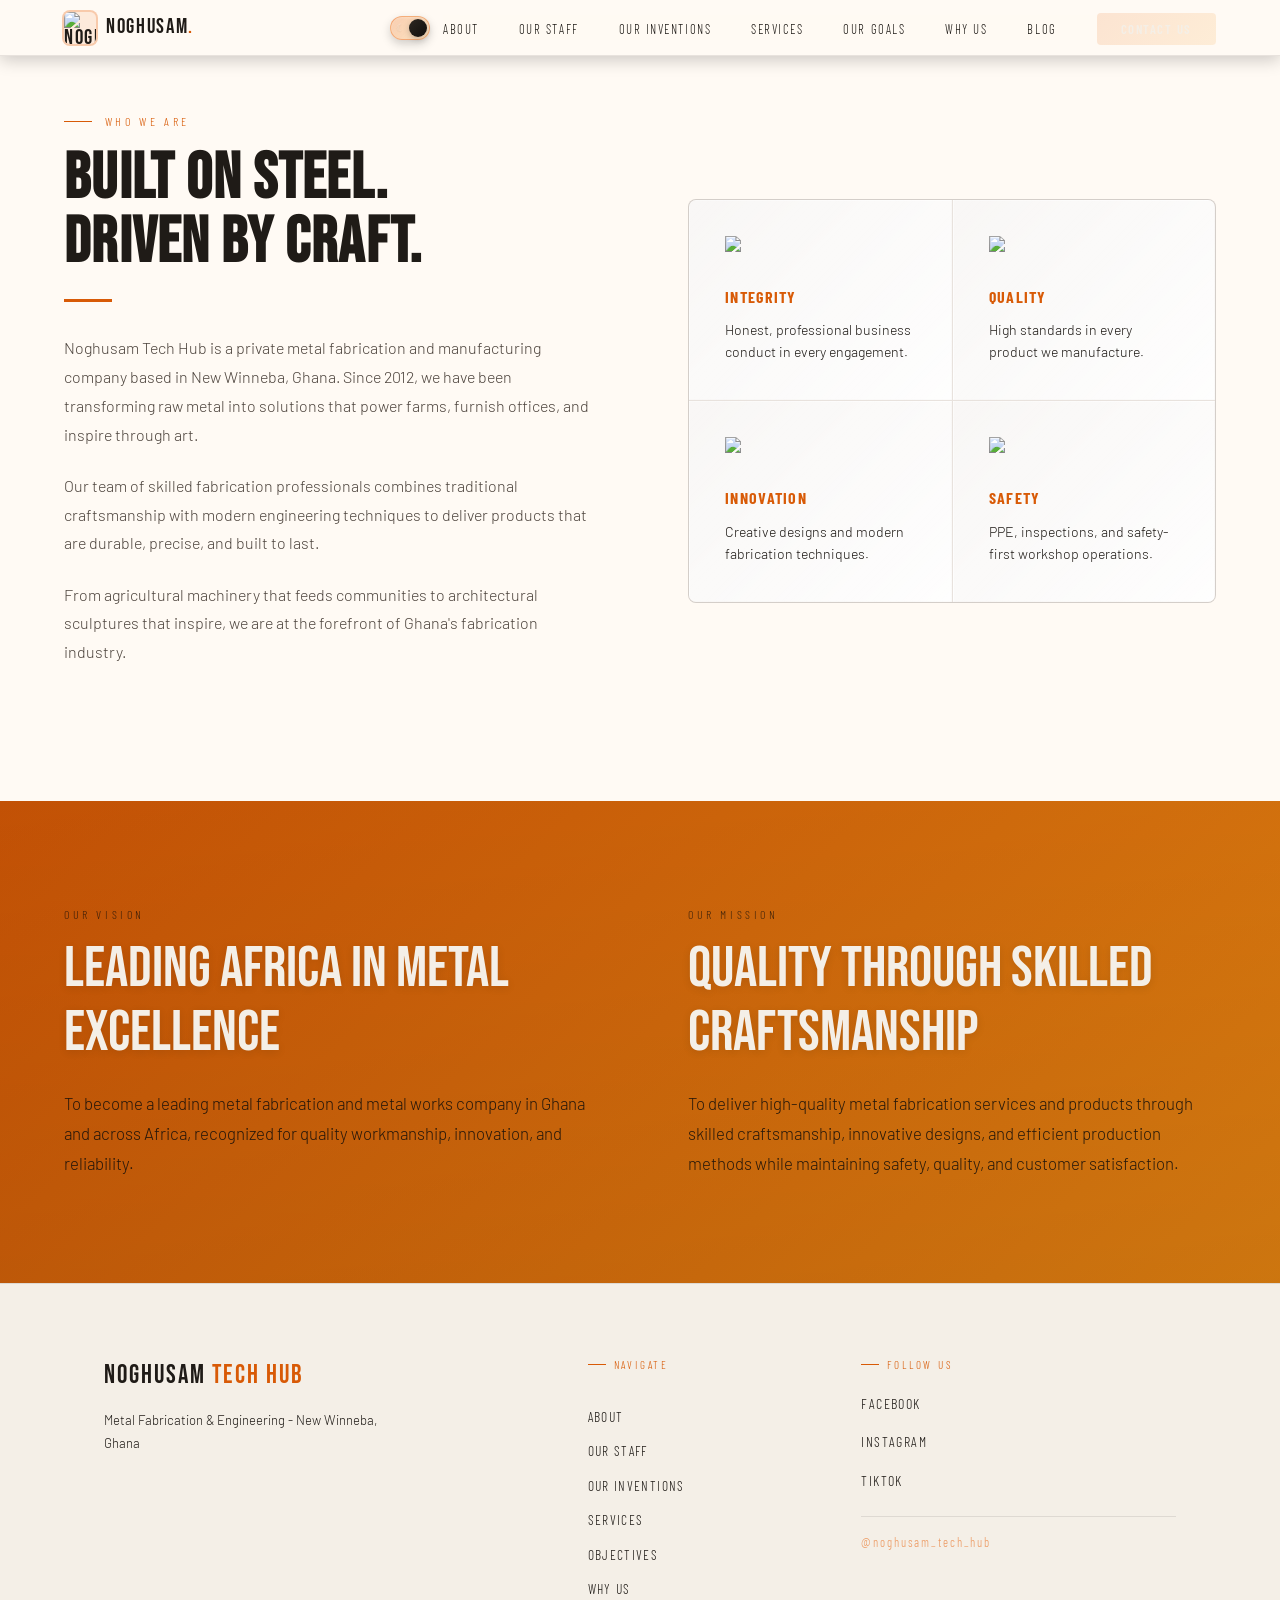
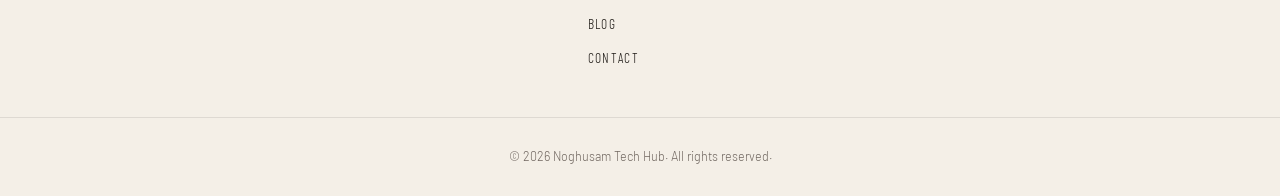
==== commit 0aaa646e: "Fix image paths and update inventions gallery" ====
--- a/about.html
+++ b/about.html
@@ -11,7 +11,7 @@
 <body>
 <nav>
   <a href="index.html" class="nav-logo">
-    <img src="images/logo.jpeg" alt="Noghusam Logo">
+    <img src="assets/logo.jpeg" alt="Noghusam Logo">
     Noghusam<span>.</span>
   </a>
   <button class="theme-toggle" id="themeToggle" type="button" aria-label="Toggle theme" aria-pressed="false">
@@ -46,10 +46,10 @@
       <p>From agricultural machinery that feeds communities to architectural sculptures that inspire, we are at the forefront of Ghana's fabrication industry.</p>
     </div>
     <div class="values-grid reveal">
-      <div class="value-card"><div class="value-icon"><img src="images/integrity.png" alt="Integrity icon"></div><div class="value-title">Integrity</div><div class="value-desc">Honest, professional business conduct in every engagement.</div></div>
-      <div class="value-card"><div class="value-icon"><img src="images/quality.png" alt="Quality icon"></div><div class="value-title">Quality</div><div class="value-desc">High standards in every product we manufacture.</div></div>
-      <div class="value-card"><div class="value-icon"><img src="images/innovation.png" alt="Innovation icon"></div><div class="value-title">Innovation</div><div class="value-desc">Creative designs and modern fabrication techniques.</div></div>
-      <div class="value-card"><div class="value-icon"><img src="images/safety.webp" alt="Safety icon"></div><div class="value-title">Safety</div><div class="value-desc">PPE, inspections, and safety-first workshop operations.</div></div>
+      <div class="value-card"><div class="value-icon"><img src="assets/integrity.png" alt="Integrity icon"></div><div class="value-title">Integrity</div><div class="value-desc">Honest, professional business conduct in every engagement.</div></div>
+      <div class="value-card"><div class="value-icon"><img src="assets/quality.png" alt="Quality icon"></div><div class="value-title">Quality</div><div class="value-desc">High standards in every product we manufacture.</div></div>
+      <div class="value-card"><div class="value-icon"><img src="assets/innovation.png" alt="Innovation icon"></div><div class="value-title">Innovation</div><div class="value-desc">Creative designs and modern fabrication techniques.</div></div>
+      <div class="value-card"><div class="value-icon"><img src="assets/safety.webp" alt="Safety icon"></div><div class="value-title">Safety</div><div class="value-desc">PPE, inspections, and safety-first workshop operations.</div></div>
     </div>
   </div>
 </section>
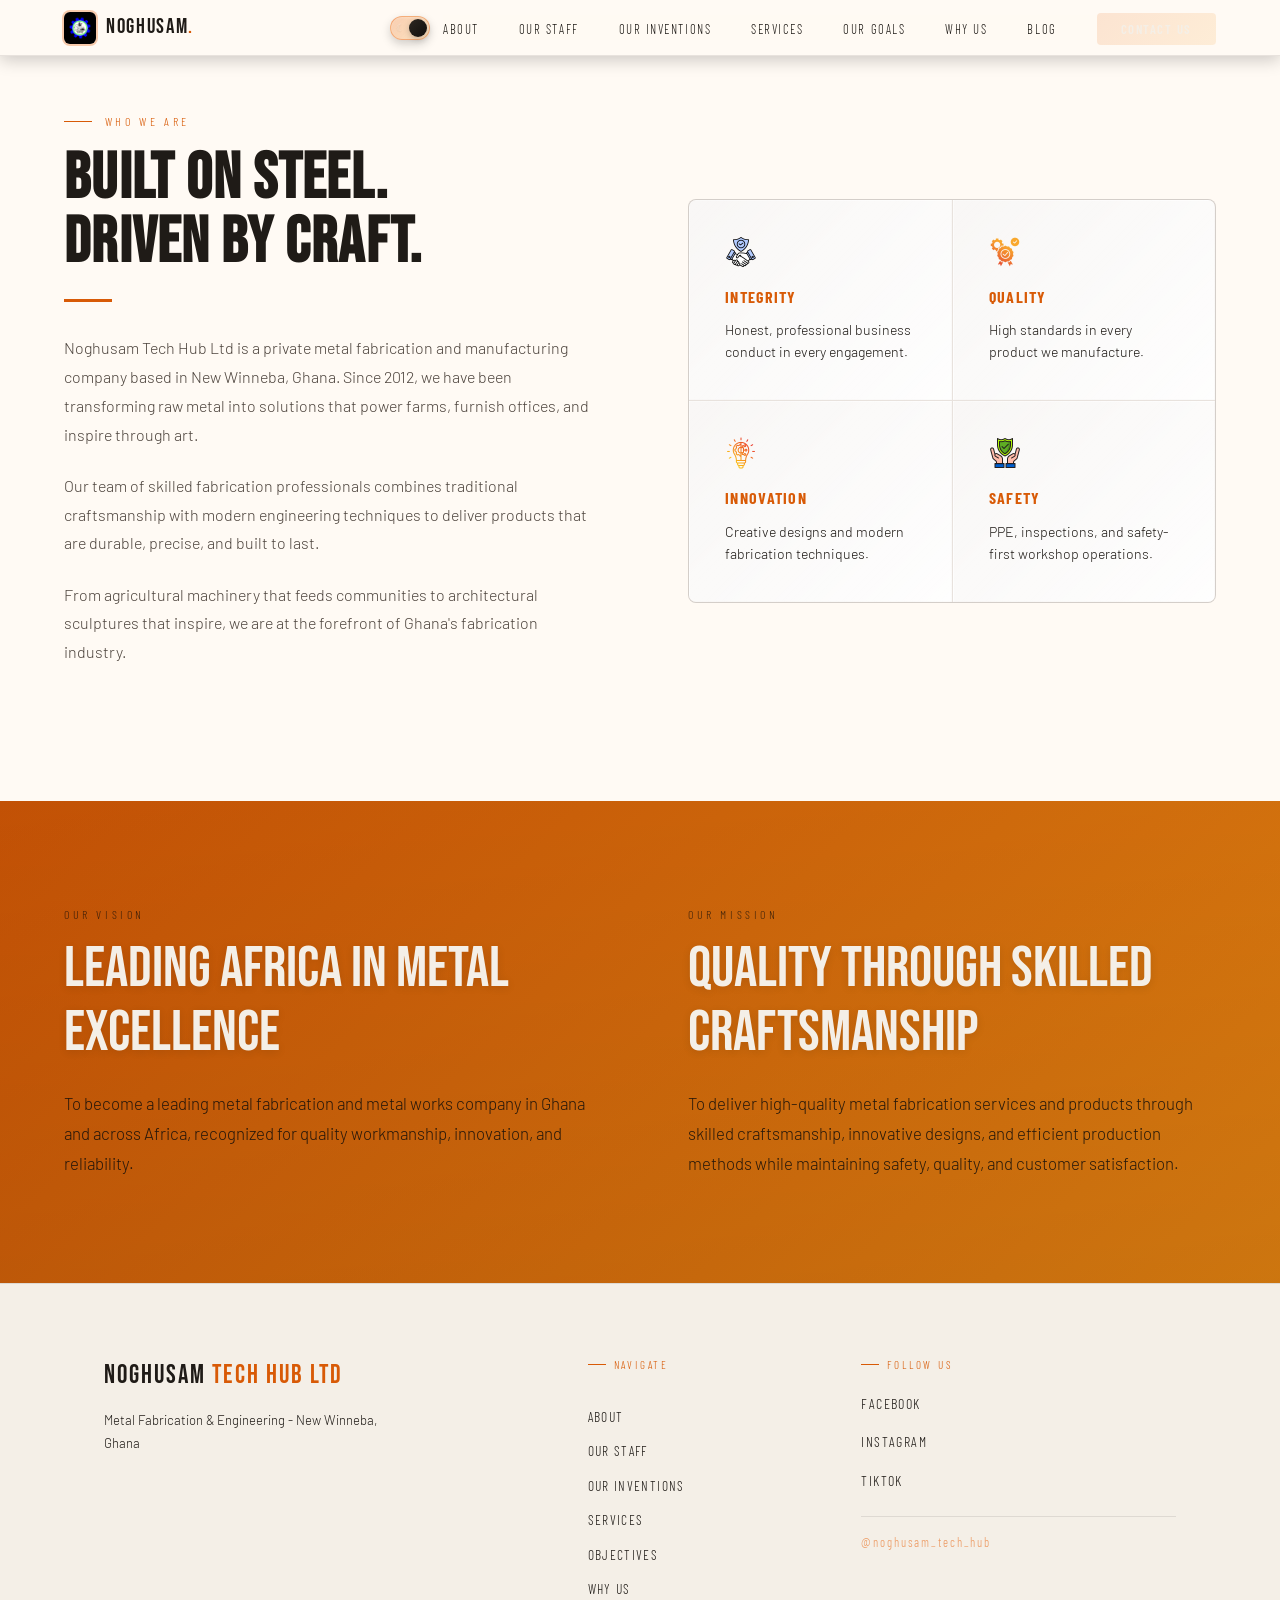
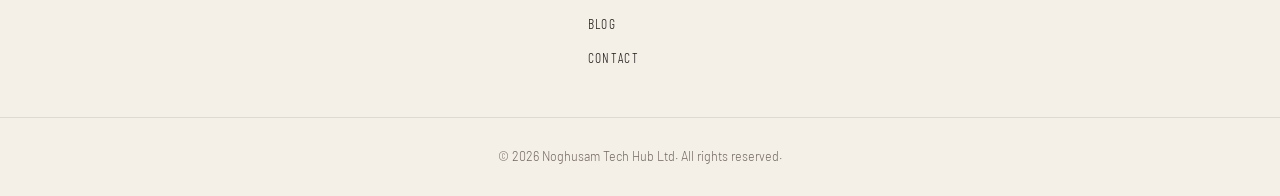
==== commit e419775f: "Update company name to Noghusam Tech Hub Ltd Co-authored-by: Copilot <223556219+Copilot@users.norepl" ====
--- a/about.html
+++ b/about.html
@@ -3,7 +3,7 @@
 <head>
   <meta charset="UTF-8" />
   <meta name="viewport" content="width=device-width, initial-scale=1.0"/>
-  <title>About | Noghusam Tech Hub</title>
+  <title>About | Noghusam Tech Hub Ltd</title>
   <link rel="preconnect" href="https://fonts.googleapis.com">
   <link href="https://fonts.googleapis.com/css2?family=Bebas+Neue&family=Barlow:wght@300;400;500;600&family=Barlow+Condensed:wght@600;700&display=swap" rel="stylesheet">
   <link rel="stylesheet" href="style.css">
@@ -41,7 +41,7 @@
       <div class="section-tag">Who We Are</div>
       <h2 class="section-title">Built on Steel.<br>Driven by Craft.</h2>
       <div class="divider"></div>
-      <p>Noghusam Tech Hub is a private metal fabrication and manufacturing company based in New Winneba, Ghana. Since 2012, we have been transforming raw metal into solutions that power farms, furnish offices, and inspire through art.</p>
+      <p>Noghusam Tech Hub Ltd is a private metal fabrication and manufacturing company based in New Winneba, Ghana. Since 2012, we have been transforming raw metal into solutions that power farms, furnish offices, and inspire through art.</p>
       <p>Our team of skilled fabrication professionals combines traditional craftsmanship with modern engineering techniques to deliver products that are durable, precise, and built to last.</p>
       <p>From agricultural machinery that feeds communities to architectural sculptures that inspire, we are at the forefront of Ghana's fabrication industry.</p>
     </div>
@@ -73,7 +73,7 @@
 <footer>
   <div class="footer-top">
     <div class="footer-brand">
-      <div class="footer-logo">Noghusam<span> Tech Hub</span></div>
+      <div class="footer-logo">Noghusam<span> Tech Hub Ltd</span></div>
       <div class="footer-tagline">Metal Fabrication &amp; Engineering - New Winneba, Ghana</div>
     </div>
     <div class="footer-nav">
@@ -100,7 +100,7 @@
     </div>
   </div>
   <div class="footer-bottom">
-    <div class="footer-copy">© 2026 Noghusam Tech Hub. All rights reserved.</div>
+    <div class="footer-copy">© 2026 Noghusam Tech Hub Ltd. All rights reserved.</div>
   </div>
 </footer>
 
